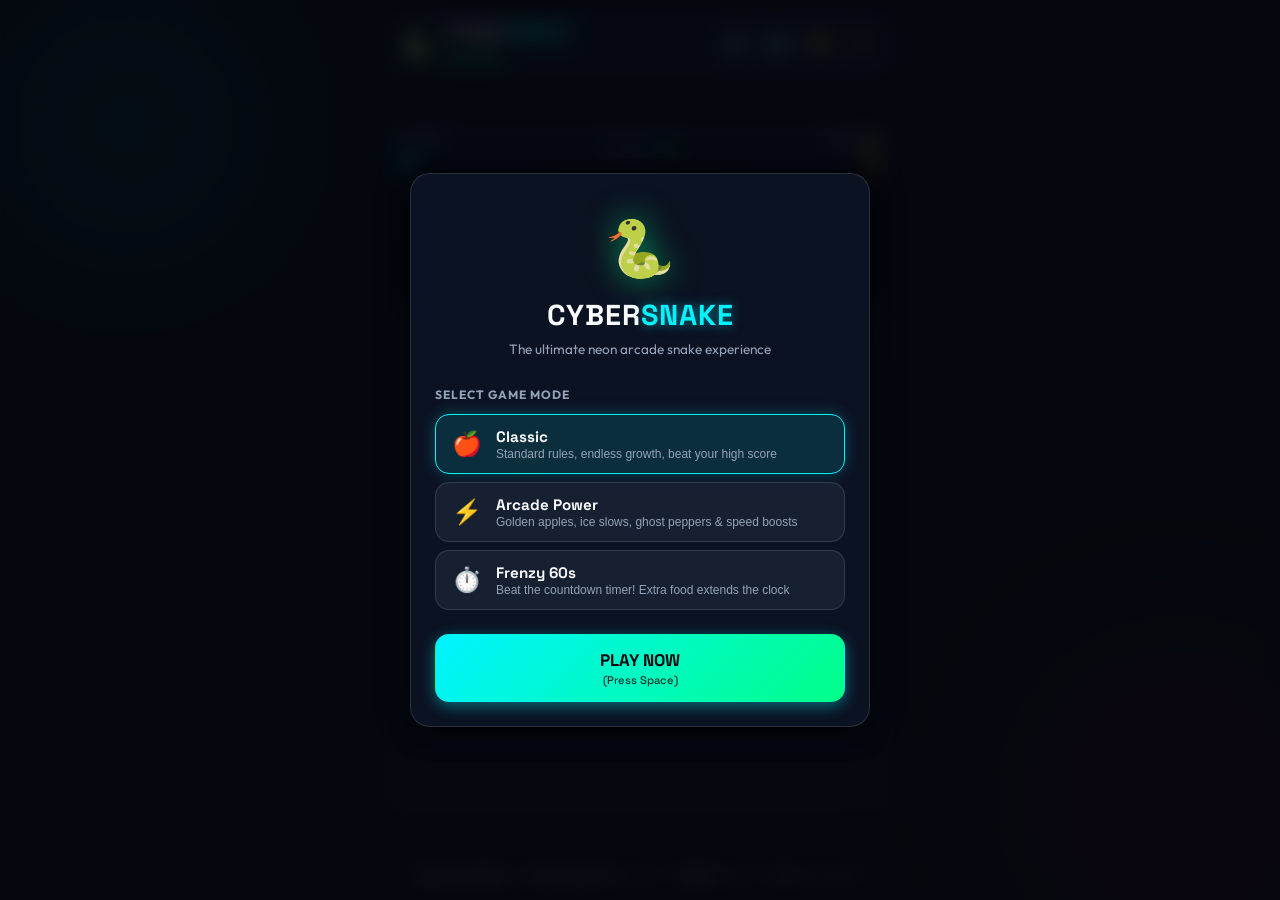
==== snake game/index.html @ f2dc8a43 "feat: initial release of Cyber Snake with modern UI/UX, Web Audio SFX, and power-up modes" ====
<!DOCTYPE html>
<html lang="en">
<head>
  <meta charset="UTF-8">
  <meta name="viewport" content="width=device-width, initial-scale=1.0, user-scalable=no, maximum-scale=1.0">
  <title>Cyber Snake | Next-Gen Arcade</title>
  <!-- Google Fonts: Outfit, Space Grotesk, Press Start 2P -->
  <link rel="preconnect" href="https://fonts.googleapis.com">
  <link rel="preconnect" href="https://fonts.gstatic.com" crossorigin>
  <link href="https://fonts.googleapis.com/css2?family=Outfit:wght@400;500;600;700;800&family=Press+Start+2P&family=Space+Grotesk:wght@500;700&display=swap" rel="stylesheet">
  <link rel="stylesheet" href="styles.css">
</head>
<body class="theme-neon">
  <!-- Background Glow & Grid Canvas Elements -->
  <div class="bg-effects">
    <div class="bg-gradient-orb orb-1"></div>
    <div class="bg-gradient-orb orb-2"></div>
    <div class="bg-grid-overlay"></div>
  </div>

  <div id="app" class="game-container">
    <!-- Top Header / Navigation Bar -->
    <header class="app-header glass-card">
      <div class="brand">
        <div class="brand-icon">🐍</div>
        <div class="brand-text">
          <h1>CYBER<span class="highlight">SNAKE</span></h1>
          <span class="game-mode-tag" id="current-mode-tag">CLASSIC</span>
        </div>
      </div>

      <!-- Quick Action Controls -->
      <div class="header-actions">
        <button id="btn-sound-toggle" class="icon-btn" title="Toggle Sound (M)" aria-label="Toggle Sound">
          <span class="icon" id="sound-icon">🔊</span>
        </button>
        <button id="btn-open-settings" class="icon-btn" title="Settings" aria-label="Settings">
          <span class="icon">⚙️</span>
        </button>
        <button id="btn-open-achievements" class="icon-btn" title="Achievements" aria-label="Achievements">
          <span class="icon">🏆</span>
        </button>
        <button id="btn-open-help" class="icon-btn" title="How to Play" aria-label="How to Play">
          <span class="icon">❓</span>
        </button>
      </div>
    </header>

    <!-- Game HUD: Score, High Score, Combo Meter -->
    <section class="game-hud glass-card">
      <div class="hud-item score-box">
        <span class="hud-label">SCORE</span>
        <span class="hud-value score-val" id="score-display">0</span>
      </div>

      <!-- Center Combo Multiplier -->
      <div class="hud-item combo-box" id="combo-container">
        <div class="combo-info">
          <span class="combo-label">COMBO</span>
          <span class="combo-multiplier" id="combo-multiplier">1.0x</span>
        </div>
        <div class="combo-meter-bar">
          <div class="combo-meter-fill" id="combo-meter-fill" style="width: 0%;"></div>
        </div>
      </div>

      <div class="hud-item highscore-box">
        <span class="hud-label">BEST <span class="crown">👑</span></span>
        <span class="hud-value highscore-val" id="highscore-display">0</span>
      </div>
    </section>

    <!-- Active Power-up Status Pills Row -->
    <div class="powerup-status-bar" id="powerup-status-bar">
      <!-- Dynamically filled with active powerup pills -->
    </div>

    <!-- Main Game Board Canvas Container -->
    <main class="canvas-wrapper glass-card" id="canvas-wrapper">
      <canvas id="game-canvas"></canvas>

      <!-- Overlay: Countdown / Ready -->
      <div id="countdown-overlay" class="overlay-screen hidden">
        <div class="countdown-number" id="countdown-text">3</div>
      </div>

      <!-- Floating In-game Pause Button for touch users -->
      <button id="btn-quick-pause" class="quick-pause-btn" aria-label="Pause Game">
        <span>⏸</span>
      </button>
    </main>

    <!-- Mobile Virtual Controls / D-Pad (Auto-hidden on desktop if disabled) -->
    <section class="touch-controls" id="touch-controls">
      <div class="dpad-container">
        <button class="dpad-btn dpad-up" id="dpad-up" aria-label="Up">▲</button>
        <div class="dpad-middle-row">
          <button class="dpad-btn dpad-left" id="dpad-left" aria-label="Left">◀</button>
          <div class="dpad-center"></div>
          <button class="dpad-btn dpad-right" id="dpad-right" aria-label="Right">▶</button>
        </div>
        <button class="dpad-btn dpad-down" id="dpad-down" aria-label="Down">▼</button>
      </div>
      <div class="touch-actions">
        <button class="touch-action-btn" id="touch-btn-pause">⏸ PAUSE</button>
        <button class="touch-action-btn" id="touch-btn-restart">🔄 RESTART</button>
      </div>
    </section>

    <!-- Bottom Keyboard Shortcut Hint -->
    <footer class="game-footer">
      <div class="keyboard-hints">
        <span><kbd>▲</kbd><kbd>▼</kbd><kbd>◀</kbd><kbd>▶</kbd> or <kbd>W</kbd><kbd>A</kbd><kbd>S</kbd><kbd>D</kbd> to Move</span>
        <span class="divider">•</span>
        <span><kbd>Space</kbd> Pause</span>
        <span class="divider">•</span>
        <span><kbd>R</kbd> Quick Restart</span>
      </div>
    </footer>
  </div>

  <!-- ==================== MODALS & OVERLAYS ==================== -->

  <!-- 1. Start / Mode Select Modal -->
  <div id="modal-start" class="modal-backdrop active">
    <div class="modal-card glass-modal">
      <div class="modal-hero">
        <div class="snake-mascot-glow">🐍</div>
        <h2 class="hero-title">CYBER<span class="highlight">SNAKE</span></h2>
        <p class="hero-subtitle">The ultimate neon arcade snake experience</p>
      </div>

      <div class="mode-selection-section">
        <h3>SELECT GAME MODE</h3>
        <div class="mode-grid">
          <button class="mode-card active" data-mode="classic">
            <div class="mode-icon">🍎</div>
            <div class="mode-details">
              <span class="mode-name">Classic</span>
              <span class="mode-desc">Standard rules, endless growth, beat your high score</span>
            </div>
          </button>

          <button class="mode-card" data-mode="arcade">
            <div class="mode-icon">⚡</div>
            <div class="mode-details">
              <span class="mode-name">Arcade Power</span>
              <span class="mode-desc">Golden apples, ice slows, ghost peppers & speed boosts</span>
            </div>
          </button>

          <button class="mode-card" data-mode="frenzy">
            <div class="mode-icon">⏱️</div>
            <div class="mode-details">
              <span class="mode-name">Frenzy 60s</span>
              <span class="mode-desc">Beat the countdown timer! Extra food extends the clock</span>
            </div>
          </button>
        </div>
      </div>

      <div class="modal-actions">
        <button id="btn-start-game" class="btn btn-primary btn-large">
          <span>PLAY NOW</span>
          <span class="btn-subtext">(Press Space)</span>
        </button>
      </div>
    </div>
  </div>

  <!-- 2. Pause Modal -->
  <div id="modal-pause" class="modal-backdrop">
    <div class="modal-card glass-modal compact">
      <div class="modal-header">
        <h2>GAME PAUSED</h2>
      </div>
      <div class="modal-body-stats">
        <div class="stat-pill">
          <span class="stat-lbl">CURRENT SCORE</span>
          <span class="stat-val" id="pause-score">0</span>
        </div>
        <div class="stat-pill">
          <span class="stat-lbl">SNAKE LENGTH</span>
          <span class="stat-val" id="pause-length">3</span>
        </div>
      </div>
      <div class="modal-actions vertical">
        <button id="btn-resume-game" class="btn btn-primary">RESUME (Space)</button>
        <button id="btn-restart-game" class="btn btn-secondary">RESTART (R)</button>
        <button id="btn-pause-to-menu" class="btn btn-tertiary">MAIN MENU</button>
      </div>
    </div>
  </div>

  <!-- 3. Game Over Modal -->
  <div id="modal-gameover" class="modal-backdrop">
    <div class="modal-card glass-modal">
      <div class="gameover-banner" id="gameover-title-banner">
        <div class="skull-icon" id="gameover-icon">💥</div>
        <h2 id="gameover-heading">GAME OVER</h2>
        <div class="new-highscore-badge hidden" id="new-highscore-badge">
          🎉 NEW HIGH SCORE! 🎉
        </div>
      </div>

      <div class="score-showcase">
        <div class="final-score-box">
          <span class="showcase-label">FINAL SCORE</span>
          <span class="showcase-value" id="gameover-score">0</span>
        </div>
      </div>

      <div class="gameover-stats-grid">
        <div class="stat-card">
          <span class="stat-icon">🍎</span>
          <span class="stat-num" id="stat-apples">0</span>
          <span class="stat-name">Food Eaten</span>
        </div>
        <div class="stat-card">
          <span class="stat-icon">🔥</span>
          <span class="stat-num" id="stat-maxcombo">1.0x</span>
          <span class="stat-name">Max Combo</span>
        </div>
        <div class="stat-card">
          <span class="stat-icon">📏</span>
          <span class="stat-num" id="stat-length">3</span>
          <span class="stat-name">Peak Length</span>
        </div>
        <div class="stat-card">
          <span class="stat-icon">⏳</span>
          <span class="stat-num" id="stat-time">0:00</span>
          <span class="stat-name">Time Survived</span>
        </div>
      </div>

      <div class="modal-actions">
        <button id="btn-play-again" class="btn btn-primary btn-large">
          <span>PLAY AGAIN</span>
          <span class="btn-subtext">(Space or Enter)</span>
        </button>
        <button id="btn-gameover-menu" class="btn btn-secondary">MAIN MENU</button>
      </div>
    </div>
  </div>

  <!-- 4. Settings Modal -->
  <div id="modal-settings" class="modal-backdrop">
    <div class="modal-card glass-modal">
      <div class="modal-header with-close">
        <h2>SETTINGS</h2>
        <button class="close-modal-btn" data-close="modal-settings" aria-label="Close">✕</button>
      </div>

      <div class="settings-list">
        <!-- Visual Theme Selection -->
        <div class="setting-group">
          <label class="setting-label">VISUAL THEME</label>
          <div class="theme-options-grid">
            <button class="theme-btn active" data-theme="theme-neon">
              <span class="theme-swatch neon"></span>
              <span class="theme-name">Cyber Neon</span>
            </button>
            <button class="theme-btn" data-theme="theme-sunset">
              <span class="theme-swatch sunset"></span>
              <span class="theme-name">Sunset Glow</span>
            </button>
            <button class="theme-btn" data-theme="theme-emerald">
              <span class="theme-swatch emerald"></span>
              <span class="theme-name">Emerald Zen</span>
            </button>
            <button class="theme-btn" data-theme="theme-midnight">
              <span class="theme-swatch midnight"></span>
              <span class="theme-name">Midnight Dark</span>
            </button>
            <button class="theme-btn" data-theme="theme-retro">
              <span class="theme-swatch retro"></span>
              <span class="theme-name">8-Bit Retro</span>
            </button>
          </div>
        </div>

        <!-- Snake Speed Preset -->
        <div class="setting-group">
          <label class="setting-label">GAME SPEED</label>
          <div class="segmented-control">
            <button class="seg-btn" data-speed="casual">Casual</button>
            <button class="seg-btn active" data-speed="normal">Normal</button>
            <button class="seg-btn" data-speed="fast">Fast</button>
            <button class="seg-btn" data-speed="insane">Insane</button>
          </div>
        </div>

        <!-- Grid Size Preset -->
        <div class="setting-group">
          <label class="setting-label">GRID SIZE</label>
          <div class="segmented-control">
            <button class="grid-btn" data-grid="15">Compact (15x15)</button>
            <button class="grid-btn active" data-grid="20">Standard (20x20)</button>
            <button class="grid-btn" data-grid="25">Expansive (25x25)</button>
          </div>
        </div>

        <!-- Toggles: Walls, Sound, Particles, D-pad -->
        <div class="setting-toggles-grid">
          <div class="toggle-row">
            <div class="toggle-info">
              <span class="toggle-title">Wall Collisions</span>
              <span class="toggle-desc">Pass-through wrap walls when OFF</span>
            </div>
            <label class="switch">
              <input type="checkbox" id="toggle-walls" checked>
              <span class="slider"></span>
            </label>
          </div>

          <div class="toggle-row">
            <div class="toggle-info">
              <span class="toggle-title">Sound Effects</span>
              <span class="toggle-desc">Synthesized audio & feedback</span>
            </div>
            <label class="switch">
              <input type="checkbox" id="toggle-sound" checked>
              <span class="slider"></span>
            </label>
          </div>

          <div class="toggle-row">
            <div class="toggle-info">
              <span class="toggle-title">Particle Explosions</span>
              <span class="toggle-desc">Food burst & floating text juice</span>
            </div>
            <label class="switch">
              <input type="checkbox" id="toggle-particles" checked>
              <span class="slider"></span>
            </label>
          </div>

          <div class="toggle-row">
            <div class="toggle-info">
              <span class="toggle-title">Screen Shake</span>
              <span class="toggle-desc">Impact reaction on crash/combos</span>
            </div>
            <label class="switch">
              <input type="checkbox" id="toggle-shake" checked>
              <span class="slider"></span>
            </label>
          </div>

          <div class="toggle-row">
            <div class="toggle-info">
              <span class="toggle-title">On-Screen D-Pad</span>
              <span class="toggle-desc">Virtual touch buttons display</span>
            </div>
            <label class="switch">
              <input type="checkbox" id="toggle-dpad">
              <span class="slider"></span>
            </label>
          </div>
        </div>
      </div>

      <div class="modal-footer">
        <button class="btn btn-secondary" id="btn-reset-data">Reset High Scores</button>
        <button class="btn btn-primary" data-close="modal-settings">Done</button>
      </div>
    </div>
  </div>

  <!-- 5. Achievements Modal -->
  <div id="modal-achievements" class="modal-backdrop">
    <div class="modal-card glass-modal">
      <div class="modal-header with-close">
        <h2>ACHIEVEMENTS</h2>
        <button class="close-modal-btn" data-close="modal-achievements" aria-label="Close">✕</button>
      </div>

      <div class="achievements-summary">
        <span class="summary-text" id="achievements-unlocked-count">0 / 8 Unlocked</span>
        <div class="progress-bar-container">
          <div class="progress-bar-fill" id="achievements-progress-fill" style="width: 0%;"></div>
        </div>
      </div>

      <div class="achievements-list" id="achievements-list-container">
        <!-- Rendered dynamically by UI script -->
      </div>
    </div>
  </div>

  <!-- 6. How to Play / Guide Modal -->
  <div id="modal-help" class="modal-backdrop">
    <div class="modal-card glass-modal">
      <div class="modal-header with-close">
        <h2>HOW TO PLAY</h2>
        <button class="close-modal-btn" data-close="modal-help" aria-label="Close">✕</button>
      </div>

      <div class="guide-content">
        <div class="guide-section">
          <h3>🎮 CONTROLS</h3>
          <ul class="guide-list">
            <li><strong>Desktop:</strong> Use <kbd>Arrow Keys</kbd> or <kbd>W A S D</kbd> to steer the snake.</li>
            <li><strong>Mobile:</strong> Swipe anywhere on screen or use the On-Screen D-Pad.</li>
            <li><strong>Shortcuts:</strong> <kbd>Space</kbd> to Pause/Resume, <kbd>R</kbd> for instant restart, <kbd>M</kbd> to Mute sound.</li>
          </ul>
        </div>

        <div class="guide-section">
          <h3>⚡ POWER-UPS (Arcade Mode)</h3>
          <div class="powerup-guide-grid">
            <div class="p-guide-item">
              <span class="p-icon">🍎</span>
              <div>
                <strong>Regular Apple</strong>
                <p>+10 Pts, grows snake length by 1.</p>
              </div>
            </div>
            <div class="p-guide-item">
              <span class="p-icon">⭐</span>
              <div>
                <strong>Golden Apple</strong>
                <p>+50 Pts, temporary double points & glow!</p>
              </div>
            </div>
            <div class="p-guide-item">
              <span class="p-icon">🧊</span>
              <div>
                <strong>Ice Berry</strong>
                <p>Slows game speed by 40% for precision turns.</p>
              </div>
            </div>
            <div class="p-guide-item">
              <span class="p-icon">🌶️</span>
              <div>
                <strong>Ghost Pepper</strong>
                <p>Allows passing through your own tail & walls!</p>
              </div>
            </div>
            <div class="p-guide-item">
              <span class="p-icon">💎</span>
              <div>
                <strong>Star Multiplier</strong>
                <p>Instantly maxes out combo multiplier for 8s.</p>
              </div>
            </div>
          </div>
        </div>

        <div class="guide-section">
          <h3>🔥 COMBO SYSTEM</h3>
          <p>Eat consecutive fruits quickly before the combo meter drains to build up to a <strong>4.0x score multiplier</strong>!</p>
        </div>
      </div>

      <div class="modal-footer">
        <button class="btn btn-primary" data-close="modal-help">Got it!</button>
      </div>
    </div>
  </div>

  <!-- Toast Notification Container for Achievements & Alerts -->
  <div id="toast-container" class="toast-container"></div>

  <!-- Game Scripts -->
  <script src="js/audio.js"></script>
  <script src="js/particles.js"></script>
  <script src="js/game.js"></script>
  <script src="js/ui.js"></script>
  <script src="js/main.js"></script>
</body>
</html>
---- snake game/styles.css ----
/* ==========================================================================
   CYBER SNAKE - MODERN DESIGN SYSTEM & STYLESHEET
   ========================================================================== */

/* -------------------- 1. CSS VARIABLES & THEMES -------------------- */
:root {
  /* Default: Cyber Neon Theme */
  --bg-primary: #080c14;
  --bg-secondary: #0f172a;
  --bg-glass: rgba(15, 23, 42, 0.75);
  --bg-glass-card: rgba(30, 41, 59, 0.65);
  --border-glass: rgba(255, 255, 255, 0.12);
  --border-focus: #00f3ff;
  
  --color-primary: #00f3ff;
  --color-primary-rgb: 0, 243, 255;
  --color-secondary: #ff007f;
  --color-accent: #00ff88;
  --color-accent-rgb: 0, 255, 136;
  --color-warning: #ffd000;
  --color-danger: #ff3366;
  
  --text-main: #f8fafc;
  --text-muted: #94a3b8;
  --text-dim: #64748b;
  
  /* Canvas Theme Colors */
  --canvas-bg: #0b1120;
  --canvas-grid: rgba(255, 255, 255, 0.04);
  --canvas-wall: #1e293b;
  --snake-head: #00ff88;
  --snake-body: #00f3ff;
  --snake-tail: #0284c7;
  --snake-glow: rgba(0, 255, 136, 0.5);
  --food-color: #ff3366;
  --food-glow: rgba(255, 51, 102, 0.6);

  /* Elevation & Shadows */
  --shadow-sm: 0 4px 6px -1px rgba(0, 0, 0, 0.3);
  --shadow-md: 0 10px 25px -5px rgba(0, 0, 0, 0.5);
  --shadow-glow: 0 0 25px rgba(var(--color-primary-rgb), 0.35);
  
  --radius-sm: 8px;
  --radius-md: 14px;
  --radius-lg: 20px;
  --radius-full: 9999px;

  --font-main: 'Outfit', -apple-system, BlinkMacSystemFont, sans-serif;
  --font-display: 'Space Grotesk', var(--font-main);
  --font-arcade: 'Press Start 2P', monospace;

  --transition-fast: 0.15s ease;
  --transition-normal: 0.25s cubic-bezier(0.4, 0, 0.2, 1);
  --transition-bounce: 0.4s cubic-bezier(0.34, 1.56, 0.64, 1);
}

/* Theme 2: Sunset Vaporwave */
body.theme-sunset {
  --bg-primary: #12072b;
  --bg-secondary: #220d48;
  --bg-glass: rgba(34, 13, 72, 0.8);
  --bg-glass-card: rgba(56, 21, 110, 0.6);
  --border-glass: rgba(255, 118, 68, 0.2);
  --border-focus: #ff7644;
  --color-primary: #ff7644;
  --color-primary-rgb: 255, 118, 68;
  --color-secondary: #f92672;
  --color-accent: #ffd166;
  --color-accent-rgb: 255, 209, 102;
  --canvas-bg: #1a0a3a;
  --canvas-grid: rgba(255, 118, 68, 0.05);
  --canvas-wall: #38156e;
  --snake-head: #ffd166;
  --snake-body: #ff7644;
  --snake-tail: #f92672;
  --snake-glow: rgba(255, 118, 68, 0.6);
  --food-color: #00f3ff;
  --food-glow: rgba(0, 243, 255, 0.6);
}

/* Theme 3: Emerald Zen */
body.theme-emerald {
  --bg-primary: #061814;
  --bg-secondary: #0c2b24;
  --bg-glass: rgba(12, 43, 36, 0.8);
  --bg-glass-card: rgba(18, 68, 56, 0.65);
  --border-glass: rgba(16, 185, 129, 0.2);
  --border-focus: #10b981;
  --color-primary: #10b981;
  --color-primary-rgb: 16, 185, 129;
  --color-secondary: #06b6d4;
  --color-accent: #a7f3d0;
  --color-accent-rgb: 167, 243, 208;
  --canvas-bg: #09201b;
  --canvas-grid: rgba(16, 185, 129, 0.06);
  --canvas-wall: #134e42;
  --snake-head: #34d399;
  --snake-body: #10b981;
  --snake-tail: #059669;
  --snake-glow: rgba(16, 185, 129, 0.6);
  --food-color: #fbbf24;
  --food-glow: rgba(251, 191, 36, 0.6);
}

/* Theme 4: Midnight Dark Obsidian */
body.theme-midnight {
  --bg-primary: #05070a;
  --bg-secondary: #0d1117;
  --bg-glass: rgba(13, 17, 23, 0.85);
  --bg-glass-card: rgba(22, 27, 34, 0.75);
  --border-glass: rgba(255, 255, 255, 0.1);
  --border-focus: #58a6ff;
  --color-primary: #58a6ff;
  --color-primary-rgb: 88, 166, 255;
  --color-secondary: #bc8cff;
  --color-accent: #7ee787;
  --color-accent-rgb: 126, 231, 135;
  --canvas-bg: #090d12;
  --canvas-grid: rgba(255, 255, 255, 0.03);
  --canvas-wall: #21262d;
  --snake-head: #7ee787;
  --snake-body: #58a6ff;
  --snake-tail: #1f6feb;
  --snake-glow: rgba(88, 166, 255, 0.5);
  --food-color: #ff7b72;
  --food-glow: rgba(255, 123, 114, 0.6);
}

/* Theme 5: 8-Bit Retro Game Boy */
body.theme-retro {
  --bg-primary: #8bac0f;
  --bg-secondary: #9bbc0f;
  --bg-glass: #9bbc0f;
  --bg-glass-card: #8bac0f;
  --border-glass: #306230;
  --border-focus: #0f380f;
  --color-primary: #0f380f;
  --color-primary-rgb: 15, 56, 15;
  --color-secondary: #306230;
  --color-accent: #0f380f;
  --color-accent-rgb: 15, 56, 15;
  --text-main: #0f380f;
  --text-muted: #306230;
  --text-dim: #306230;
  --canvas-bg: #9bbc0f;
  --canvas-grid: rgba(48, 98, 48, 0.15);
  --canvas-wall: #306230;
  --snake-head: #0f380f;
  --snake-body: #306230;
  --snake-tail: #306230;
  --snake-glow: transparent;
  --food-color: #0f380f;
  --food-glow: transparent;
  font-family: var(--font-arcade);
}

/* -------------------- 2. GLOBAL RESET & BASE -------------------- */
* {
  margin: 0;
  padding: 0;
  box-sizing: border-box;
  user-select: none;
  -webkit-user-select: none;
  -webkit-tap-highlight-color: transparent;
}

html, body {
  width: 100%;
  height: 100%;
  overflow: hidden;
  background-color: var(--bg-primary);
  color: var(--text-main);
  font-family: var(--font-main);
  line-height: 1.5;
  transition: background-color var(--transition-normal), color var(--transition-normal);
}

/* Background Animated Gradient Orbs */
.bg-effects {
  position: fixed;
  inset: 0;
  pointer-events: none;
  overflow: hidden;
  z-index: 0;
}

.bg-gradient-orb {
  position: absolute;
  border-radius: 50%;
  filter: blur(90px);
  opacity: 0.25;
  animation: floatOrb 12s infinite alternate ease-in-out;
}

.orb-1 {
  width: 450px;
  height: 450px;
  background: radial-gradient(circle, var(--color-primary), transparent 70%);
  top: -100px;
  left: -100px;
}

.orb-2 {
  width: 500px;
  height: 500px;
  background: radial-gradient(circle, var(--color-secondary), transparent 70%);
  bottom: -150px;
  right: -150px;
  animation-duration: 16s;
  animation-delay: -5s;
}

.bg-grid-overlay {
  position: absolute;
  inset: 0;
  background-size: 32px 32px;
  background-image: 
    linear-gradient(to right, rgba(255, 255, 255, 0.02) 1px, transparent 1px),
    linear-gradient(to bottom, rgba(255, 255, 255, 0.02) 1px, transparent 1px);
}

@keyframes floatOrb {
  0% { transform: translate(0, 0) scale(1); }
  100% { transform: translate(60px, 40px) scale(1.15); }
}

/* -------------------- 3. LAYOUT & CONTAINER -------------------- */
.game-container {
  position: relative;
  z-index: 1;
  max-width: 540px;
  height: 100%;
  margin: 0 auto;
  padding: 12px 16px;
  display: flex;
  flex-direction: column;
  justify-content: space-between;
  gap: 10px;
}

/* Glassmorphism Card Utility */
.glass-card {
  background: var(--bg-glass);
  backdrop-filter: blur(16px);
  -webkit-backdrop-filter: blur(16px);
  border: 1px solid var(--border-glass);
  border-radius: var(--radius-md);
  box-shadow: var(--shadow-sm);
  transition: all var(--transition-normal);
}

/* -------------------- 4. HEADER & ACTIONS -------------------- */
.app-header {
  padding: 8px 14px;
  display: flex;
  align-items: center;
  justify-content: space-between;
}

.brand {
  display: flex;
  align-items: center;
  gap: 10px;
}

.brand-icon {
  font-size: 1.6rem;
  filter: drop-shadow(0 0 8px var(--snake-glow));
}

.brand-text h1 {
  font-family: var(--font-display);
  font-size: 1.25rem;
  font-weight: 800;
  letter-spacing: 0.5px;
  line-height: 1.1;
}

.highlight {
  color: var(--color-primary);
  text-shadow: 0 0 12px rgba(var(--color-primary-rgb), 0.5);
}

.game-mode-tag {
  display: inline-block;
  font-size: 0.65rem;
  font-weight: 700;
  letter-spacing: 1px;
  color: var(--color-accent);
  background: rgba(var(--color-accent-rgb), 0.12);
  padding: 2px 6px;
  border-radius: var(--radius-sm);
  border: 1px solid rgba(var(--color-accent-rgb), 0.3);
}

.header-actions {
  display: flex;
  gap: 6px;
}

.icon-btn {
  background: var(--bg-glass-card);
  border: 1px solid var(--border-glass);
  color: var(--text-main);
  width: 36px;
  height: 36px;
  border-radius: var(--radius-sm);
  display: flex;
  align-items: center;
  justify-content: center;
  font-size: 1.05rem;
  cursor: pointer;
  transition: all var(--transition-fast);
}

.icon-btn:hover {
  background: rgba(255, 255, 255, 0.12);
  border-color: var(--color-primary);
  transform: translateY(-1px);
  box-shadow: 0 0 10px rgba(var(--color-primary-rgb), 0.3);
}

.icon-btn:active {
  transform: translateY(1px) scale(0.96);
}

/* -------------------- 5. GAME HUD & COMBO -------------------- */
.game-hud {
  padding: 8px 14px;
  display: grid;
  grid-template-columns: 1fr 1.2fr 1fr;
  align-items: center;
  gap: 8px;
}

.hud-item {
  display: flex;
  flex-direction: column;
}

.score-box {
  align-items: flex-start;
}

.highscore-box {
  align-items: flex-end;
}

.hud-label {
  font-size: 0.7rem;
  font-weight: 700;
  color: var(--text-muted);
  letter-spacing: 0.8px;
  display: flex;
  align-items: center;
  gap: 3px;
}

.crown {
  font-size: 0.75rem;
}

.hud-value {
  font-family: var(--font-display);
  font-size: 1.45rem;
  font-weight: 800;
  line-height: 1.1;
  color: var(--text-main);
}

.score-val {
  color: var(--color-primary);
  text-shadow: 0 0 10px rgba(var(--color-primary-rgb), 0.35);
}

.highscore-val {
  color: var(--color-warning);
}

/* Center Combo Meter */
.combo-box {
  align-items: center;
  padding: 0 4px;
}

.combo-info {
  display: flex;
  align-items: center;
  gap: 6px;
  margin-bottom: 3px;
}

.combo-label {
  font-size: 0.65rem;
  font-weight: 800;
  color: var(--text-dim);
  letter-spacing: 1px;
}

.combo-multiplier {
  font-family: var(--font-display);
  font-size: 0.85rem;
  font-weight: 800;
  color: var(--color-accent);
  transition: transform var(--transition-bounce), color var(--transition-fast);
}

.combo-multiplier.pop {
  transform: scale(1.35);
  color: #ff3366;
}

.combo-meter-bar {
  width: 100%;
  height: 6px;
  background: rgba(0, 0, 0, 0.4);
  border-radius: var(--radius-full);
  overflow: hidden;
  border: 1px solid var(--border-glass);
}

.combo-meter-fill {
  height: 100%;
  background: linear-gradient(90deg, var(--color-primary), var(--color-accent), var(--color-danger));
  border-radius: var(--radius-full);
  transition: width 0.08s linear;
}

/* -------------------- 6. POWER-UP STATUS BAR -------------------- */
.powerup-status-bar {
  display: flex;
  justify-content: center;
  gap: 8px;
  min-height: 28px;
  flex-wrap: wrap;
}

.powerup-pill {
  display: flex;
  align-items: center;
  gap: 6px;
  background: var(--bg-glass-card);
  border: 1px solid var(--color-primary);
  border-radius: var(--radius-full);
  padding: 2px 10px;
  font-size: 0.75rem;
  font-weight: 700;
  color: var(--text-main);
  box-shadow: 0 0 10px rgba(var(--color-primary-rgb), 0.3);
  animation: slideInDown 0.3s ease-out;
}

.powerup-pill.expiring {
  animation: pulseExpire 0.5s infinite alternate;
  border-color: var(--color-danger);
}

.powerup-pill .p-timer {
  color: var(--color-warning);
  font-family: var(--font-display);
}

@keyframes slideInDown {
  from { opacity: 0; transform: translateY(-8px) scale(0.9); }
  to { opacity: 1; transform: translateY(0) scale(1); }
}

@keyframes pulseExpire {
  0% { opacity: 1; }
  100% { opacity: 0.4; }
}

/* -------------------- 7. CANVAS & SCREEN CONTAINER -------------------- */
.canvas-wrapper {
  position: relative;
  width: 100%;
  aspect-ratio: 1 / 1;
  display: flex;
  align-items: center;
  justify-content: center;
  overflow: hidden;
  padding: 4px;
  background: var(--canvas-bg);
  border: 2px solid var(--border-glass);
}

.canvas-wrapper.screen-shake {
  animation: shakeCanvas 0.35s cubic-bezier(.36,.07,.19,.97) both;
}

@keyframes shakeCanvas {
  10%, 90% { transform: translate3d(-2px, 0, 0); }
  20%, 80% { transform: translate3d(3px, -2px, 0); }
  30%, 50%, 70% { transform: translate3d(-4px, 3px, 0); }
  40%, 60% { transform: translate3d(4px, -1px, 0); }
}

#game-canvas {
  width: 100%;
  height: 100%;
  border-radius: calc(var(--radius-md) - 4px);
  image-rendering: pixelated;
  image-rendering: -moz-crisp-edges;
  image-rendering: crisp-edges;
  display: block;
}

/* Quick Floating Pause Button */
.quick-pause-btn {
  position: absolute;
  top: 10px;
  right: 10px;
  width: 32px;
  height: 32px;
  border-radius: var(--radius-sm);
  background: rgba(15, 23, 42, 0.6);
  border: 1px solid var(--border-glass);
  color: var(--text-muted);
  display: flex;
  align-items: center;
  justify-content: center;
  cursor: pointer;
  opacity: 0.6;
  transition: all var(--transition-fast);
}

.quick-pause-btn:hover {
  opacity: 1;
  color: var(--text-main);
  background: rgba(15, 23, 42, 0.85);
}

/* Countdown Overlay */
.overlay-screen {
  position: absolute;
  inset: 0;
  background: rgba(8, 12, 20, 0.7);
  backdrop-filter: blur(4px);
  display: flex;
  align-items: center;
  justify-content: center;
  z-index: 10;
  transition: opacity var(--transition-fast);
}

.overlay-screen.hidden {
  opacity: 0;
  pointer-events: none;
}

.countdown-number {
  font-family: var(--font-display);
  font-size: 5rem;
  font-weight: 800;
  color: var(--color-primary);
  text-shadow: 0 0 25px rgba(var(--color-primary-rgb), 0.8);
  animation: countdownZoom 0.9s ease-out infinite;
}

@keyframes countdownZoom {
  0% { transform: scale(0.6); opacity: 0; }
  40% { transform: scale(1.15); opacity: 1; }
  100% { transform: scale(1); opacity: 0.8; }
}

/* -------------------- 8. TOUCH CONTROLS & DPAD -------------------- */
.touch-controls {
  display: none; /* Shown via JS or media query when touch is active */
  flex-direction: column;
  align-items: center;
  gap: 10px;
  padding: 4px 0;
}

.touch-controls.active {
  display: flex;
}

.dpad-container {
  display: flex;
  flex-direction: column;
  align-items: center;
  gap: 4px;
}

.dpad-middle-row {
  display: flex;
  align-items: center;
  gap: 4px;
}

.dpad-center {
  width: 50px;
  height: 50px;
  background: rgba(255, 255, 255, 0.04);
  border-radius: var(--radius-sm);
}

.dpad-btn {
  width: 54px;
  height: 54px;
  background: var(--bg-glass-card);
  border: 1px solid var(--border-glass);
  color: var(--text-main);
  font-size: 1.25rem;
  font-weight: 700;
  border-radius: var(--radius-md);
  display: flex;
  align-items: center;
  justify-content: center;
  cursor: pointer;
  box-shadow: var(--shadow-sm);
  transition: all var(--transition-fast);
  touch-action: manipulation;
}

.dpad-btn:active, .dpad-btn.pressed {
  background: var(--color-primary);
  color: #000;
  transform: scale(0.92);
  box-shadow: 0 0 15px rgba(var(--color-primary-rgb), 0.6);
}

.touch-actions {
  display: flex;
  gap: 12px;
  width: 100%;
  justify-content: center;
}

.touch-action-btn {
  background: var(--bg-glass-card);
  border: 1px solid var(--border-glass);
  color: var(--text-muted);
  font-size: 0.75rem;
  font-weight: 700;
  padding: 6px 14px;
  border-radius: var(--radius-full);
  cursor: pointer;
}

.touch-action-btn:active {
  color: var(--text-main);
  border-color: var(--color-primary);
}

/* -------------------- 9. FOOTER & KEYBOARD HINTS -------------------- */
.game-footer {
  text-align: center;
  padding: 4px 0;
}

.keyboard-hints {
  font-size: 0.75rem;
  color: var(--text-dim);
  display: flex;
  align-items: center;
  justify-content: center;
  gap: 6px;
  flex-wrap: wrap;
}

.keyboard-hints kbd {
  background: rgba(255, 255, 255, 0.08);
  border: 1px solid var(--border-glass);
  border-radius: 4px;
  padding: 1px 6px;
  font-size: 0.7rem;
  font-family: inherit;
  color: var(--text-muted);
  box-shadow: 0 1px 2px rgba(0, 0, 0, 0.4);
}

.divider {
  color: var(--text-dim);
}

/* -------------------- 10. MODALS & DIALOGS -------------------- */
.modal-backdrop {
  position: fixed;
  inset: 0;
  z-index: 100;
  background: rgba(4, 7, 13, 0.82);
  backdrop-filter: blur(10px);
  -webkit-backdrop-filter: blur(10px);
  display: flex;
  align-items: center;
  justify-content: center;
  padding: 16px;
  opacity: 0;
  pointer-events: none;
  transition: opacity var(--transition-normal);
}

.modal-backdrop.active {
  opacity: 1;
  pointer-events: auto;
}

.glass-modal {
  width: 100%;
  max-width: 460px;
  background: var(--bg-glass);
  border: 1px solid var(--border-glass);
  border-radius: var(--radius-lg);
  box-shadow: var(--shadow-md), 0 0 30px rgba(0, 0, 0, 0.5);
  padding: 24px;
  display: flex;
  flex-direction: column;
  gap: 18px;
  transform: translateY(15px) scale(0.96);
  transition: transform var(--transition-bounce), opacity var(--transition-normal);
  max-height: 90vh;
  overflow-y: auto;
}

.modal-backdrop.active .glass-modal {
  transform: translateY(0) scale(1);
}

.glass-modal.compact {
  max-width: 360px;
  padding: 20px;
}

.modal-header {
  display: flex;
  align-items: center;
  justify-content: space-between;
}

.modal-header h2 {
  font-family: var(--font-display);
  font-size: 1.35rem;
  font-weight: 800;
  letter-spacing: 0.5px;
  color: var(--text-main);
}

.close-modal-btn {
  background: transparent;
  border: none;
  color: var(--text-dim);
  font-size: 1.25rem;
  cursor: pointer;
  padding: 4px;
  transition: color var(--transition-fast);
}

.close-modal-btn:hover {
  color: var(--text-main);
}

/* Modal Hero */
.modal-hero {
  text-align: center;
  padding: 8px 0;
}

.snake-mascot-glow {
  font-size: 3.5rem;
  margin-bottom: 4px;
  filter: drop-shadow(0 0 16px var(--snake-glow));
  animation: pulseMascot 2.5s infinite alternate ease-in-out;
}

@keyframes pulseMascot {
  0% { transform: scale(1); }
  100% { transform: scale(1.1) rotate(4deg); }
}

.hero-title {
  font-family: var(--font-display);
  font-size: 1.8rem;
  font-weight: 800;
  letter-spacing: 1px;
}

.hero-subtitle {
  font-size: 0.85rem;
  color: var(--text-muted);
  margin-top: 2px;
}

/* Mode Selection Cards */
.mode-selection-section h3 {
  font-size: 0.75rem;
  font-weight: 700;
  color: var(--text-muted);
  letter-spacing: 1px;
  margin-bottom: 10px;
}

.mode-grid {
  display: flex;
  flex-direction: column;
  gap: 8px;
}

.mode-card {
  display: flex;
  align-items: center;
  gap: 14px;
  background: var(--bg-glass-card);
  border: 1px solid var(--border-glass);
  border-radius: var(--radius-md);
  padding: 12px 16px;
  cursor: pointer;
  text-align: left;
  color: var(--text-main);
  transition: all var(--transition-normal);
}

.mode-card:hover {
  background: rgba(255, 255, 255, 0.08);
  border-color: rgba(var(--color-primary-rgb), 0.5);
  transform: translateX(4px);
}

.mode-card.active {
  background: rgba(var(--color-primary-rgb), 0.12);
  border-color: var(--color-primary);
  box-shadow: 0 0 15px rgba(var(--color-primary-rgb), 0.25);
}

.mode-icon {
  font-size: 1.5rem;
}

.mode-details {
  display: flex;
  flex-direction: column;
}

.mode-name {
  font-family: var(--font-display);
  font-weight: 700;
  font-size: 0.95rem;
}

.mode-desc {
  font-size: 0.75rem;
  color: var(--text-muted);
  margin-top: 1px;
}

/* Buttons */
.modal-actions {
  display: flex;
  gap: 10px;
  margin-top: 6px;
}

.modal-actions.vertical {
  flex-direction: column;
}

.btn {
  flex: 1;
  padding: 12px 18px;
  border-radius: var(--radius-md);
  font-family: var(--font-display);
  font-weight: 700;
  font-size: 0.95rem;
  cursor: pointer;
  display: flex;
  flex-direction: column;
  align-items: center;
  justify-content: center;
  gap: 2px;
  transition: all var(--transition-fast);
  border: 1px solid transparent;
}

.btn-primary {
  background: linear-gradient(135deg, var(--color-primary), var(--color-accent));
  color: #040810;
  box-shadow: 0 4px 15px rgba(var(--color-primary-rgb), 0.4);
}

.btn-primary:hover {
  transform: translateY(-2px);
  box-shadow: 0 6px 20px rgba(var(--color-primary-rgb), 0.6);
}

.btn-primary:active {
  transform: translateY(1px);
}

.btn-secondary {
  background: var(--bg-glass-card);
  border-color: var(--border-glass);
  color: var(--text-main);
}

.btn-secondary:hover {
  background: rgba(255, 255, 255, 0.12);
  border-color: var(--color-primary);
}

.btn-tertiary {
  background: transparent;
  color: var(--text-dim);
}

.btn-tertiary:hover {
  color: var(--text-main);
}

.btn-large {
  padding: 14px 20px;
  font-size: 1.05rem;
}

.btn-subtext {
  font-size: 0.7rem;
  font-weight: 500;
  opacity: 0.8;
}

/* -------------------- 11. GAME OVER BANNER & STATS -------------------- */
.gameover-banner {
  text-align: center;
}

.skull-icon {
  font-size: 2.8rem;
  margin-bottom: 4px;
}

.gameover-banner h2 {
  font-family: var(--font-display);
  font-size: 1.6rem;
  font-weight: 800;
  color: var(--color-danger);
  letter-spacing: 1px;
}

.new-highscore-badge {
  display: inline-block;
  margin-top: 6px;
  background: linear-gradient(90deg, #ffcc00, #ff8800);
  color: #000;
  font-weight: 800;
  font-size: 0.8rem;
  padding: 4px 12px;
  border-radius: var(--radius-full);
  box-shadow: 0 0 16px rgba(255, 204, 0, 0.6);
  animation: bounceBadge 0.6s infinite alternate ease-in-out;
}

.new-highscore-badge.hidden {
  display: none;
}

@keyframes bounceBadge {
  0% { transform: scale(0.95); }
  100% { transform: scale(1.05); }
}

.final-score-box {
  background: var(--bg-glass-card);
  border: 1px solid var(--border-glass);
  border-radius: var(--radius-md);
  padding: 12px;
  text-align: center;
  margin: 4px 0;
}

.showcase-label {
  font-size: 0.75rem;
  font-weight: 700;
  color: var(--text-muted);
  letter-spacing: 1px;
}

.showcase-value {
  font-family: var(--font-display);
  font-size: 2.2rem;
  font-weight: 800;
  color: var(--color-primary);
  display: block;
}

.gameover-stats-grid {
  display: grid;
  grid-template-columns: repeat(2, 1fr);
  gap: 10px;
}

.stat-card {
  background: var(--bg-glass-card);
  border: 1px solid var(--border-glass);
  border-radius: var(--radius-md);
  padding: 10px;
  display: flex;
  flex-direction: column;
  align-items: center;
  text-align: center;
}

.stat-icon {
  font-size: 1.2rem;
  margin-bottom: 2px;
}

.stat-num {
  font-family: var(--font-display);
  font-size: 1.15rem;
  font-weight: 800;
  color: var(--text-main);
}

.stat-name {
  font-size: 0.7rem;
  color: var(--text-dim);
  font-weight: 600;
}

.modal-body-stats {
  display: flex;
  gap: 10px;
  margin-bottom: 10px;
}

.stat-pill {
  flex: 1;
  background: var(--bg-glass-card);
  border: 1px solid var(--border-glass);
  border-radius: var(--radius-md);
  padding: 8px 12px;
  display: flex;
  flex-direction: column;
  align-items: center;
}

.stat-lbl {
  font-size: 0.65rem;
  color: var(--text-dim);
  font-weight: 700;
}

.stat-val {
  font-family: var(--font-display);
  font-size: 1.15rem;
  font-weight: 800;
  color: var(--color-primary);
}

/* -------------------- 12. SETTINGS CONTROLS -------------------- */
.settings-list {
  display: flex;
  flex-direction: column;
  gap: 16px;
}

.setting-group {
  display: flex;
  flex-direction: column;
  gap: 8px;
}

.setting-label {
  font-size: 0.75rem;
  font-weight: 700;
  color: var(--text-muted);
  letter-spacing: 0.8px;
}

/* Theme Pickers */
.theme-options-grid {
  display: grid;
  grid-template-columns: repeat(auto-fit, minmax(80px, 1fr));
  gap: 6px;
}

.theme-btn {
  background: var(--bg-glass-card);
  border: 1px solid var(--border-glass);
  border-radius: var(--radius-sm);
  padding: 8px 4px;
  display: flex;
  flex-direction: column;
  align-items: center;
  gap: 6px;
  cursor: pointer;
  color: var(--text-main);
  transition: all var(--transition-fast);
}

.theme-btn:hover {
  border-color: var(--color-primary);
}

.theme-btn.active {
  border-color: var(--color-primary);
  background: rgba(var(--color-primary-rgb), 0.15);
  box-shadow: 0 0 10px rgba(var(--color-primary-rgb), 0.3);
}

.theme-swatch {
  width: 20px;
  height: 20px;
  border-radius: 50%;
  border: 2px solid rgba(255, 255, 255, 0.4);
}

.theme-swatch.neon { background: linear-gradient(135deg, #00f3ff, #00ff88); }
.theme-swatch.sunset { background: linear-gradient(135deg, #ff7644, #f92672); }
.theme-swatch.emerald { background: linear-gradient(135deg, #10b981, #fbbf24); }
.theme-swatch.midnight { background: linear-gradient(135deg, #58a6ff, #bc8cff); }
.theme-swatch.retro { background: #306230; }

.theme-name {
  font-size: 0.65rem;
  font-weight: 600;
}

/* Segmented Buttons */
.segmented-control {
  display: flex;
  background: var(--bg-glass-card);
  border: 1px solid var(--border-glass);
  border-radius: var(--radius-md);
  padding: 3px;
  gap: 4px;
}

.seg-btn, .grid-btn {
  flex: 1;
  background: transparent;
  border: none;
  border-radius: calc(var(--radius-md) - 3px);
  padding: 8px 4px;
  font-size: 0.75rem;
  font-weight: 600;
  color: var(--text-muted);
  cursor: pointer;
  transition: all var(--transition-fast);
}

.seg-btn:hover, .grid-btn:hover {
  color: var(--text-main);
}

.seg-btn.active, .grid-btn.active {
  background: var(--color-primary);
  color: #040810;
  font-weight: 700;
  box-shadow: 0 2px 8px rgba(var(--color-primary-rgb), 0.35);
}

/* Toggles Grid */
.setting-toggles-grid {
  display: flex;
  flex-direction: column;
  gap: 10px;
}

.toggle-row {
  display: flex;
  align-items: center;
  justify-content: space-between;
  background: var(--bg-glass-card);
  border: 1px solid var(--border-glass);
  border-radius: var(--radius-md);
  padding: 10px 14px;
}

.toggle-info {
  display: flex;
  flex-direction: column;
}

.toggle-title {
  font-size: 0.85rem;
  font-weight: 700;
  color: var(--text-main);
}

.toggle-desc {
  font-size: 0.7rem;
  color: var(--text-dim);
}

/* Switch Styles */
.switch {
  position: relative;
  display: inline-block;
  width: 44px;
  height: 24px;
}

.switch input {
  opacity: 0;
  width: 0;
  height: 0;
}

.slider {
  position: absolute;
  cursor: pointer;
  inset: 0;
  background-color: rgba(255, 255, 255, 0.15);
  border-radius: var(--radius-full);
  transition: var(--transition-fast);
}

.slider:before {
  position: absolute;
  content: "";
  height: 18px;
  width: 18px;
  left: 3px;
  bottom: 3px;
  background-color: white;
  border-radius: 50%;
  transition: var(--transition-bounce);
}

input:checked + .slider {
  background-color: var(--color-primary);
}

input:checked + .slider:before {
  transform: translateX(20px);
  background-color: #040810;
}

.modal-footer {
  display: flex;
  justify-content: space-between;
  gap: 10px;
  margin-top: 6px;
}

/* -------------------- 13. ACHIEVEMENTS & HELP -------------------- */
.achievements-summary {
  display: flex;
  flex-direction: column;
  gap: 6px;
}

.summary-text {
  font-size: 0.8rem;
  font-weight: 700;
  color: var(--text-muted);
}

.progress-bar-container {
  width: 100%;
  height: 8px;
  background: rgba(0, 0, 0, 0.4);
  border-radius: var(--radius-full);
  overflow: hidden;
  border: 1px solid var(--border-glass);
}

.progress-bar-fill {
  height: 100%;
  background: linear-gradient(90deg, var(--color-primary), var(--color-accent));
  border-radius: var(--radius-full);
  transition: width var(--transition-normal);
}

.achievements-list {
  display: flex;
  flex-direction: column;
  gap: 8px;
  max-height: 280px;
  overflow-y: auto;
  padding-right: 4px;
}

.achievement-card {
  display: flex;
  align-items: center;
  gap: 12px;
  background: var(--bg-glass-card);
  border: 1px solid var(--border-glass);
  border-radius: var(--radius-md);
  padding: 10px 14px;
  opacity: 0.55;
  transition: all var(--transition-normal);
}

.achievement-card.unlocked {
  opacity: 1;
  border-color: rgba(var(--color-accent-rgb), 0.4);
  background: rgba(var(--color-accent-rgb), 0.08);
}

.ach-icon {
  font-size: 1.5rem;
}

.ach-details {
  display: flex;
  flex-direction: column;
}

.ach-title {
  font-family: var(--font-display);
  font-size: 0.85rem;
  font-weight: 700;
}

.ach-desc {
  font-size: 0.72rem;
  color: var(--text-muted);
}

/* Guide Content */
.guide-content {
  display: flex;
  flex-direction: column;
  gap: 16px;
}

.guide-section h3 {
  font-size: 0.85rem;
  font-weight: 700;
  color: var(--color-primary);
  margin-bottom: 8px;
}

.guide-list {
  list-style: none;
  display: flex;
  flex-direction: column;
  gap: 6px;
  font-size: 0.8rem;
}

.powerup-guide-grid {
  display: flex;
  flex-direction: column;
  gap: 8px;
}

.p-guide-item {
  display: flex;
  align-items: center;
  gap: 10px;
  background: var(--bg-glass-card);
  border-radius: var(--radius-sm);
  padding: 8px 10px;
  font-size: 0.75rem;
}

.p-guide-item strong {
  color: var(--text-main);
  display: block;
}

.p-guide-item p {
  color: var(--text-muted);
}

.p-icon {
  font-size: 1.3rem;
}

/* -------------------- 14. TOAST NOTIFICATIONS -------------------- */
.toast-container {
  position: fixed;
  top: 20px;
  left: 50%;
  transform: translateX(-50%);
  z-index: 1000;
  display: flex;
  flex-direction: column;
  gap: 8px;
  pointer-events: none;
  width: 90%;
  max-width: 380px;
}

.toast {
  background: var(--bg-glass);
  backdrop-filter: blur(16px);
  -webkit-backdrop-filter: blur(16px);
  border: 1px solid var(--color-accent);
  border-radius: var(--radius-md);
  padding: 10px 16px;
  display: flex;
  align-items: center;
  gap: 12px;
  box-shadow: var(--shadow-md), 0 0 20px rgba(var(--color-accent-rgb), 0.3);
  animation: toastIn 0.35s cubic-bezier(0.175, 0.885, 0.32, 1.275) forwards;
}

.toast.removing {
  animation: toastOut 0.3s forwards ease-in;
}

.toast-icon {
  font-size: 1.5rem;
}

.toast-content {
  display: flex;
  flex-direction: column;
}

.toast-title {
  font-family: var(--font-display);
  font-size: 0.85rem;
  font-weight: 800;
  color: var(--color-accent);
}

.toast-desc {
  font-size: 0.75rem;
  color: var(--text-main);
}

@keyframes toastIn {
  from { opacity: 0; transform: translateY(-20px) scale(0.9); }
  to { opacity: 1; transform: translateY(0) scale(1); }
}

@keyframes toastOut {
  to { opacity: 0; transform: translateY(-20px) scale(0.85); }
}

/* -------------------- 15. RESPONSIVE MEDIA QUERIES -------------------- */
@media (max-width: 480px) {
  .game-container {
    padding: 8px 10px;
    gap: 6px;
  }

  .brand-text h1 {
    font-size: 1.1rem;
  }

  .hud-value {
    font-size: 1.25rem;
  }

  .dpad-btn {
    width: 48px;
    height: 48px;
  }

  .keyboard-hints {
    display: none;
  }
}

@media (hover: none) and (pointer: coarse) {
  /* On touch-primary devices, show the touch d-pad by default unless toggled off */
  .touch-controls {
    display: flex;
  }
}
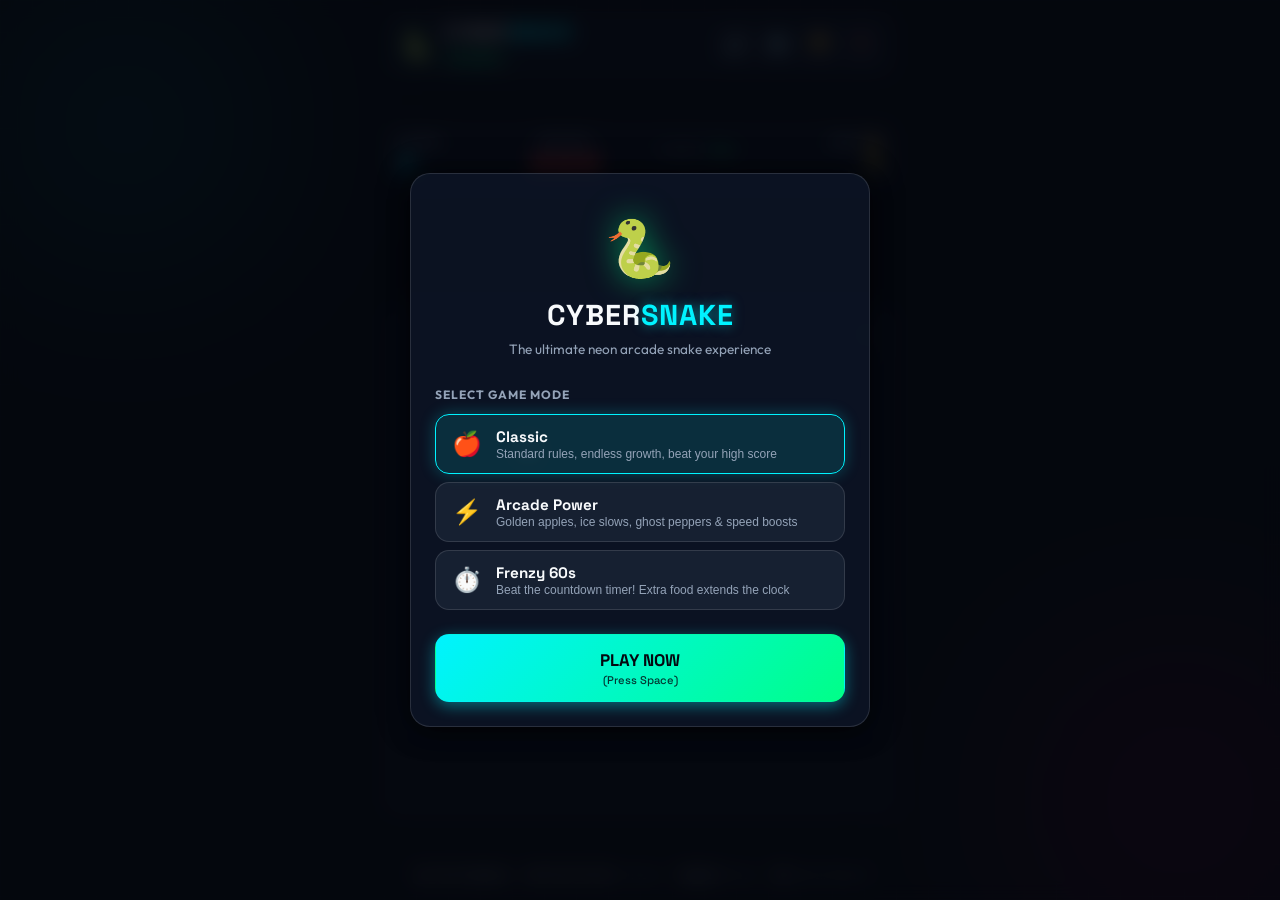
==== commit c2cabf8f: "feat: add 3-revives life system with invulnerability shield and hearts HUD" ====
--- a/snake game/index.html
+++ b/snake game/index.html
@@ -51,6 +51,16 @@
       <div class="hud-item score-box">
         <span class="hud-label">SCORE</span>
         <span class="hud-value score-val" id="score-display">0</span>
+      </div>
+
+      <!-- Snake Revives / Lives Remaining -->
+      <div class="hud-item lives-box" id="lives-container" title="Snake Revives Remaining">
+        <span class="hud-label">REVIVES</span>
+        <div class="lives-hearts" id="lives-hearts">
+          <span class="heart active" data-index="1">❤️</span>
+          <span class="heart active" data-index="2">❤️</span>
+          <span class="heart active" data-index="3">❤️</span>
+        </div>
       </div>
 
       <!-- Center Combo Multiplier -->
--- a/snake game/styles.css
+++ b/snake game/styles.css
@@ -326,11 +326,11 @@
 
 /* -------------------- 5. GAME HUD & COMBO -------------------- */
 .game-hud {
-  padding: 8px 14px;
+  padding: 8px 12px;
   display: grid;
-  grid-template-columns: 1fr 1.2fr 1fr;
-  align-items: center;
-  gap: 8px;
+  grid-template-columns: 0.9fr 0.9fr 1.2fr 0.9fr;
+  align-items: center;
+  gap: 6px;
 }
 
 .hud-item {
@@ -340,6 +340,39 @@
 
 .score-box {
   align-items: flex-start;
+}
+
+.lives-box {
+  align-items: center;
+}
+
+.lives-hearts {
+  display: flex;
+  gap: 3px;
+  margin-top: 2px;
+}
+
+.heart {
+  font-size: 1.05rem;
+  transition: transform var(--transition-bounce), filter var(--transition-fast), opacity var(--transition-fast);
+  filter: drop-shadow(0 0 6px rgba(255, 51, 102, 0.6));
+  display: inline-block;
+}
+
+.heart.lost {
+  opacity: 0.25;
+  filter: grayscale(1);
+  transform: scale(0.85);
+}
+
+.heart.pop {
+  animation: heartBreak 0.4s cubic-bezier(0.175, 0.885, 0.32, 1.275);
+}
+
+@keyframes heartBreak {
+  0% { transform: scale(1.4); }
+  50% { transform: scale(0.7) rotate(15deg); }
+  100% { transform: scale(0.85); }
 }
 
 .highscore-box {
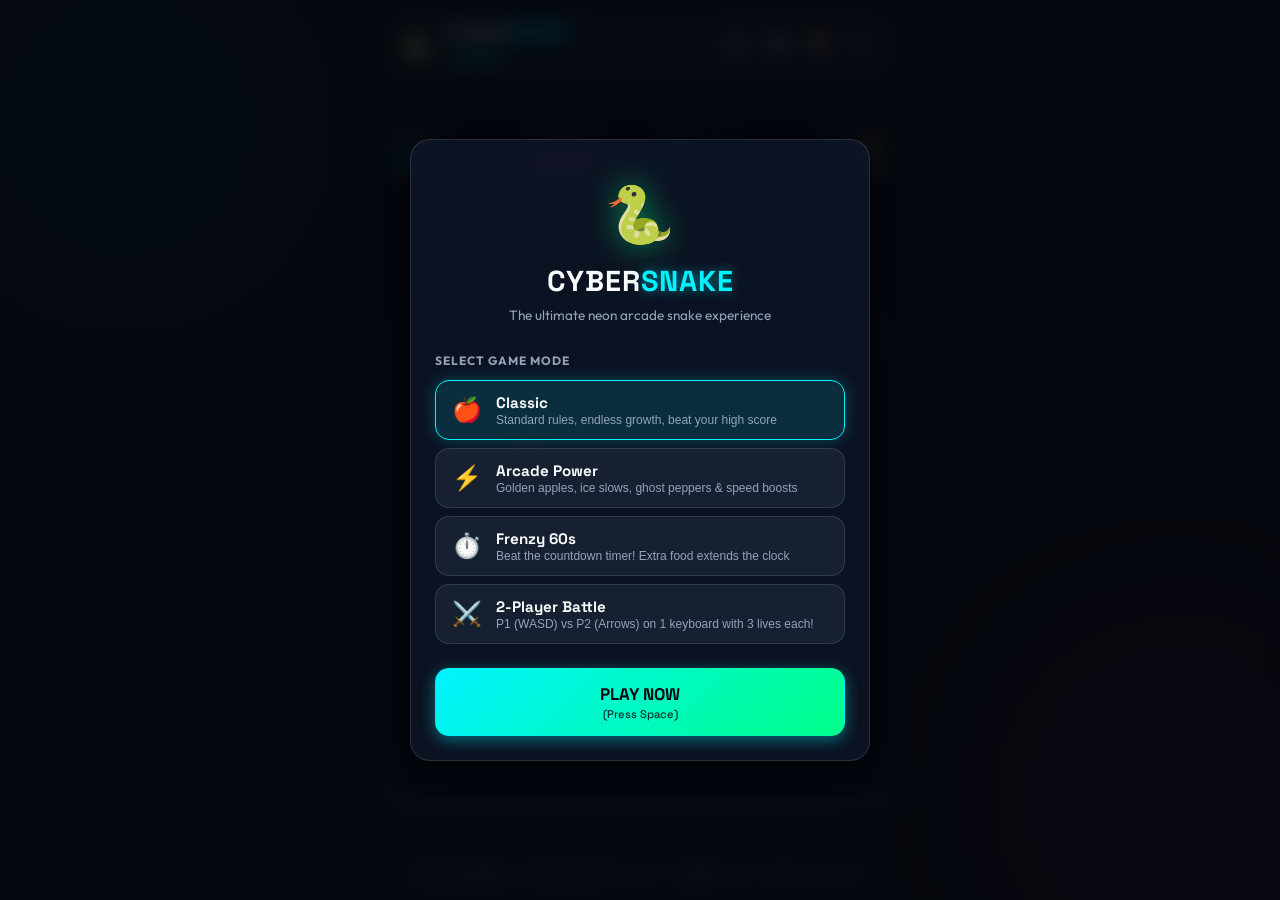
==== commit e40c40b2: "feat: add 2-player local multiplayer mode for single keyboard with dual HUD and revives" ====
--- a/snake game/index.html
+++ b/snake game/index.html
@@ -47,7 +47,8 @@
     </header>
 
     <!-- Game HUD: Score, High Score, Combo Meter -->
-    <section class="game-hud glass-card">
+    <!-- Game HUD: Single Player Mode -->
+    <section class="game-hud glass-card" id="single-player-hud">
       <div class="hud-item score-box">
         <span class="hud-label">SCORE</span>
         <span class="hud-value score-val" id="score-display">0</span>
@@ -77,6 +78,38 @@
       <div class="hud-item highscore-box">
         <span class="hud-label">BEST <span class="crown">👑</span></span>
         <span class="hud-value highscore-val" id="highscore-display">0</span>
+      </div>
+    </section>
+
+    <!-- Game HUD: 2-Player Multiplayer Mode -->
+    <section class="game-hud glass-card multi-hud hidden" id="multiplayer-hud">
+      <!-- Player 1 (Cyan/WASD) -->
+      <div class="hud-player-box p1-hud">
+        <div class="player-tag p1-tag">P1 (WASD)</div>
+        <div class="p-score-row">
+          <span class="p-score" id="p1-score-display">0</span>
+          <div class="lives-hearts small" id="p1-lives-hearts">
+            <span class="heart active">❤️</span>
+            <span class="heart active">❤️</span>
+            <span class="heart active">❤️</span>
+          </div>
+        </div>
+      </div>
+
+      <!-- VS Center Badge -->
+      <div class="hud-vs-badge">VS</div>
+
+      <!-- Player 2 (Magenta/Arrows) -->
+      <div class="hud-player-box p2-hud">
+        <div class="player-tag p2-tag">P2 (ARROWS)</div>
+        <div class="p-score-row">
+          <div class="lives-hearts small" id="p2-lives-hearts">
+            <span class="heart active">❤️</span>
+            <span class="heart active">❤️</span>
+            <span class="heart active">❤️</span>
+          </div>
+          <span class="p-score" id="p2-score-display">0</span>
+        </div>
       </div>
     </section>
 
@@ -119,7 +152,7 @@
 
     <!-- Bottom Keyboard Shortcut Hint -->
     <footer class="game-footer">
-      <div class="keyboard-hints">
+      <div class="keyboard-hints" id="keyboard-hints">
         <span><kbd>▲</kbd><kbd>▼</kbd><kbd>◀</kbd><kbd>▶</kbd> or <kbd>W</kbd><kbd>A</kbd><kbd>S</kbd><kbd>D</kbd> to Move</span>
         <span class="divider">•</span>
         <span><kbd>Space</kbd> Pause</span>
@@ -164,6 +197,14 @@
             <div class="mode-details">
               <span class="mode-name">Frenzy 60s</span>
               <span class="mode-desc">Beat the countdown timer! Extra food extends the clock</span>
+            </div>
+          </button>
+
+          <button class="mode-card" data-mode="multiplayer">
+            <div class="mode-icon">⚔️</div>
+            <div class="mode-details">
+              <span class="mode-name">2-Player Battle</span>
+              <span class="mode-desc">P1 (WASD) vs P2 (Arrows) on 1 keyboard with 3 lives each!</span>
             </div>
           </button>
         </div>
@@ -409,7 +450,13 @@
         <div class="guide-section">
           <h3>🎮 CONTROLS</h3>
           <ul class="guide-list">
-            <li><strong>Desktop:</strong> Use <kbd>Arrow Keys</kbd> or <kbd>W A S D</kbd> to steer the snake.</li>
+            <li><strong>Single Player:</strong> Use <kbd>Arrow Keys</kbd> or <kbd>W A S D</kbd> to steer.</li>
+            <li><strong>2-Player Battle (1 Keyboard):</strong>
+              <div style="margin: 4px 0 2px 10px;">
+                <span style="color:#00f3ff">● <strong>Player 1 (Cyan Snake):</strong></span> <kbd>W</kbd> <kbd>A</kbd> <kbd>S</kbd> <kbd>D</kbd><br>
+                <span style="color:#ff007f">● <strong>Player 2 (Magenta Snake):</strong></span> <kbd>▲</kbd> <kbd>▼</kbd> <kbd>◀</kbd> <kbd>▶</kbd> (Arrow Keys)
+              </div>
+            </li>
             <li><strong>Mobile:</strong> Swipe anywhere on screen or use the On-Screen D-Pad.</li>
             <li><strong>Shortcuts:</strong> <kbd>Space</kbd> to Pause/Resume, <kbd>R</kbd> for instant restart, <kbd>M</kbd> to Mute sound.</li>
           </ul>
--- a/snake game/styles.css
+++ b/snake game/styles.css
@@ -459,6 +459,92 @@
   transition: width 0.08s linear;
 }
 
+/* -------------------- 5B. MULTIPLAYER 2-PLAYER HUD -------------------- */
+.game-hud.hidden {
+  display: none !important;
+}
+
+.game-hud.multi-hud {
+  grid-template-columns: 1fr auto 1fr;
+  padding: 6px 12px;
+}
+
+.hud-player-box {
+  display: flex;
+  flex-direction: column;
+  gap: 2px;
+}
+
+.hud-player-box.p1-hud {
+  align-items: flex-start;
+}
+
+.hud-player-box.p2-hud {
+  align-items: flex-end;
+}
+
+.player-tag {
+  font-family: var(--font-display);
+  font-size: 0.68rem;
+  font-weight: 800;
+  padding: 2px 8px;
+  border-radius: var(--radius-sm);
+  letter-spacing: 0.5px;
+}
+
+.p1-tag {
+  color: #00f3ff;
+  background: rgba(0, 243, 255, 0.15);
+  border: 1px solid rgba(0, 243, 255, 0.4);
+  box-shadow: 0 0 8px rgba(0, 243, 255, 0.25);
+}
+
+.p2-tag {
+  color: #ff007f;
+  background: rgba(255, 0, 127, 0.15);
+  border: 1px solid rgba(255, 0, 127, 0.4);
+  box-shadow: 0 0 8px rgba(255, 0, 127, 0.25);
+}
+
+.p-score-row {
+  display: flex;
+  align-items: center;
+  gap: 8px;
+}
+
+.p-score {
+  font-family: var(--font-display);
+  font-size: 1.35rem;
+  font-weight: 800;
+}
+
+.p1-hud .p-score {
+  color: #00f3ff;
+  text-shadow: 0 0 8px rgba(0, 243, 255, 0.35);
+}
+
+.p2-hud .p-score {
+  color: #ff007f;
+  text-shadow: 0 0 8px rgba(255, 0, 127, 0.35);
+}
+
+.lives-hearts.small .heart {
+  font-size: 0.85rem;
+}
+
+.hud-vs-badge {
+  font-family: var(--font-display);
+  font-size: 0.95rem;
+  font-weight: 900;
+  color: var(--color-warning);
+  background: rgba(255, 208, 0, 0.15);
+  border: 1px solid rgba(255, 208, 0, 0.4);
+  padding: 3px 10px;
+  border-radius: var(--radius-full);
+  text-shadow: 0 0 8px rgba(255, 208, 0, 0.6);
+  letter-spacing: 1px;
+}
+
 /* -------------------- 6. POWER-UP STATUS BAR -------------------- */
 .powerup-status-bar {
   display: flex;
